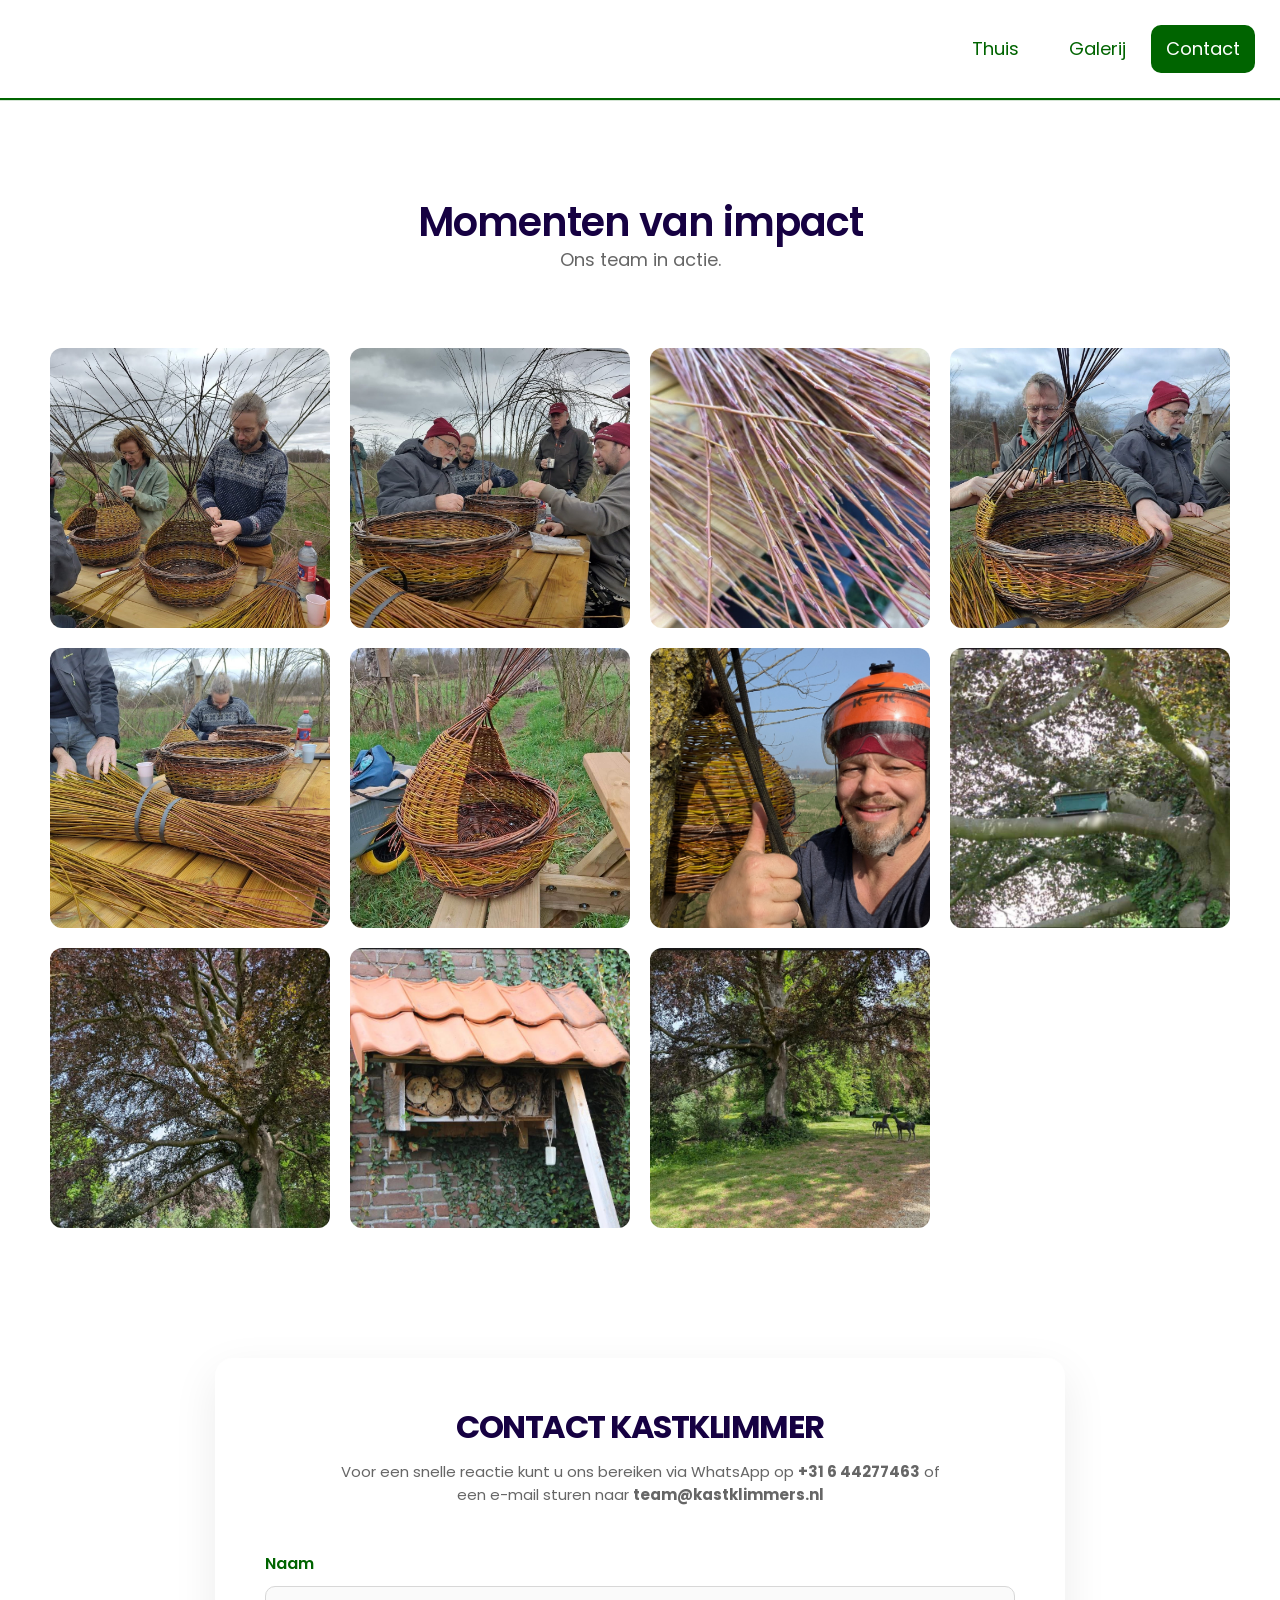
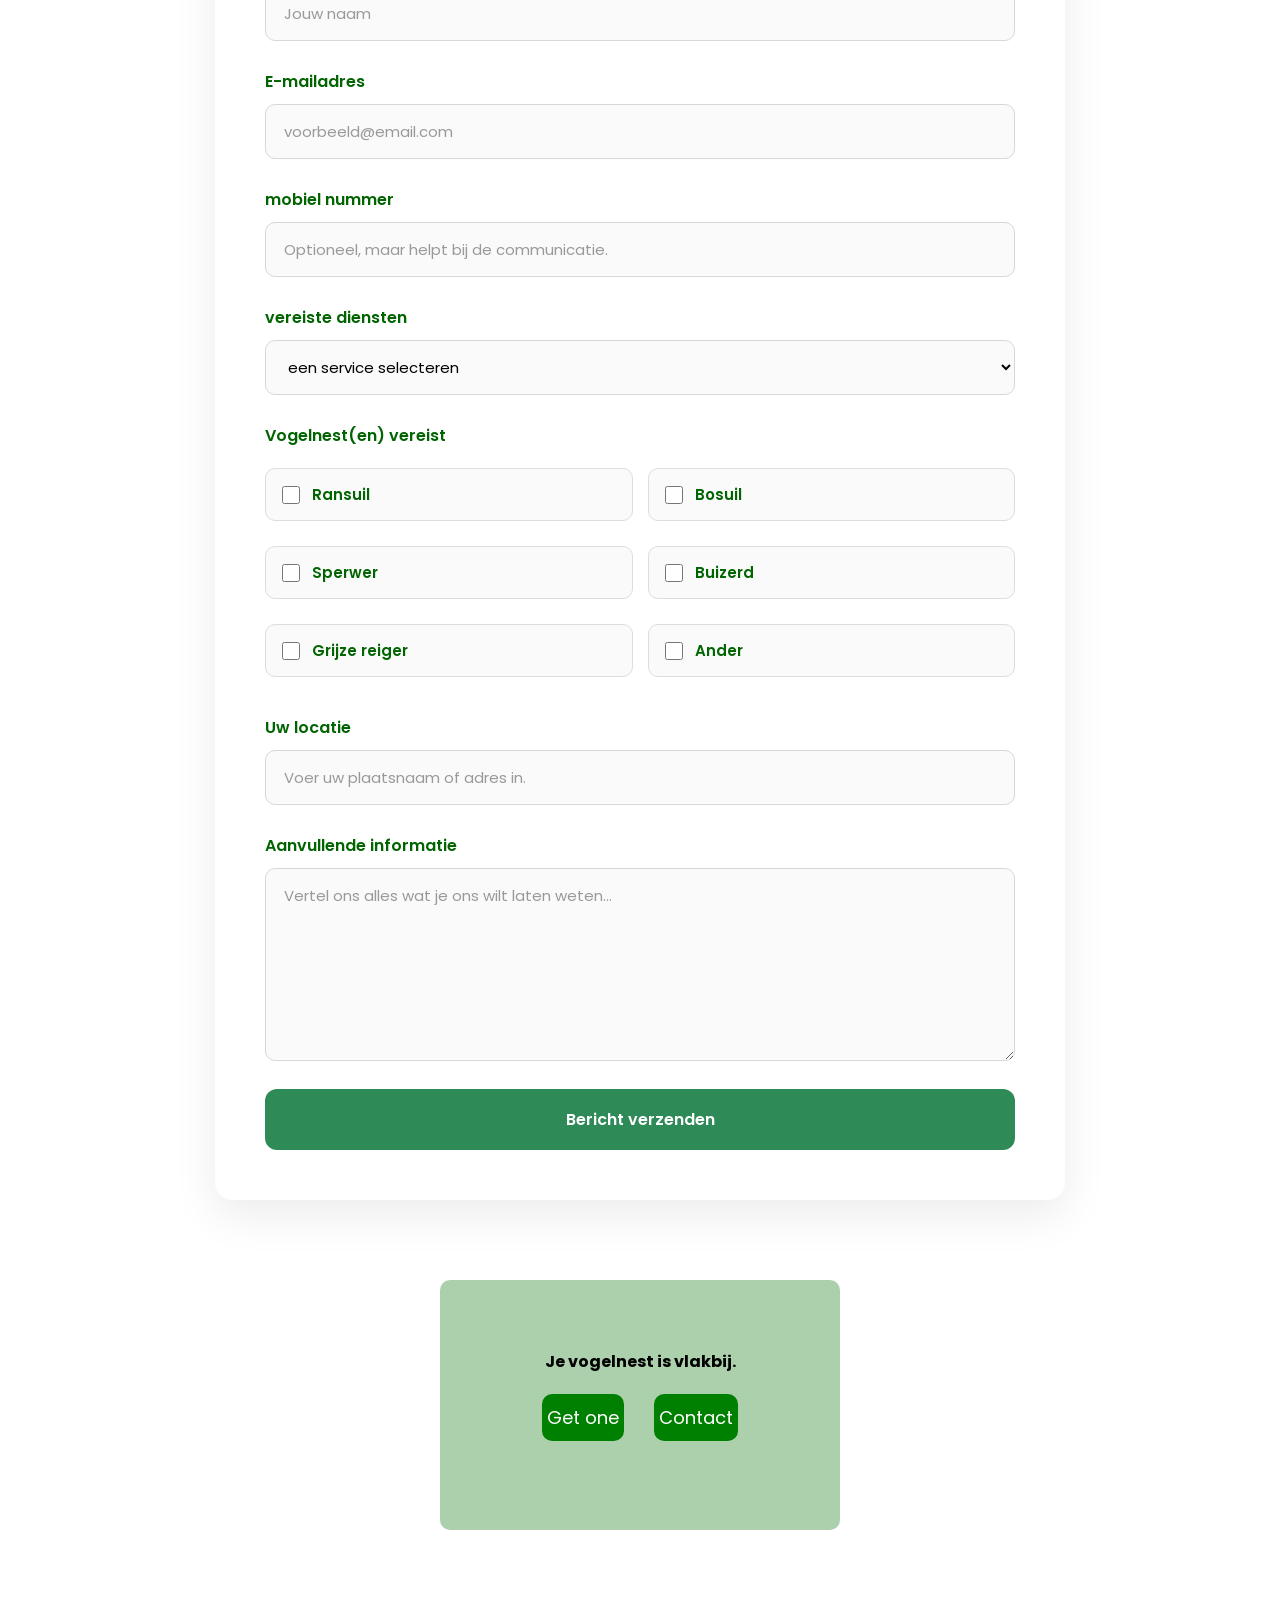
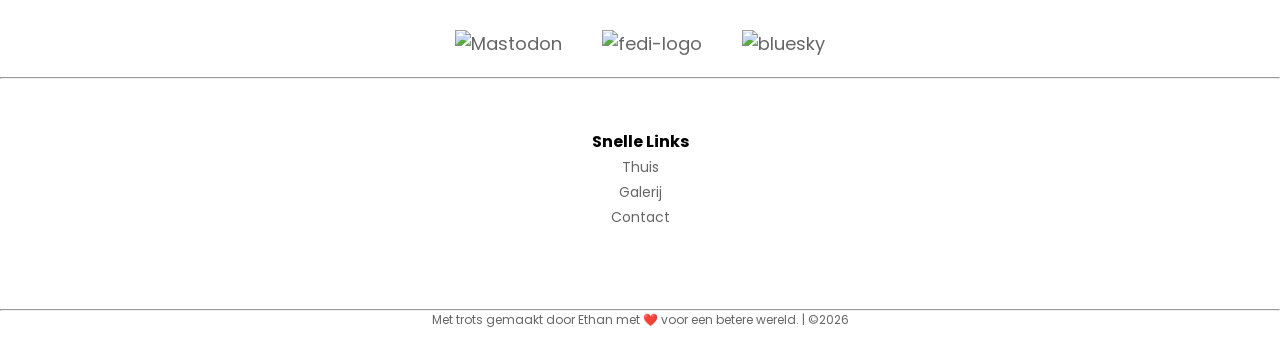
==== gallery/index.html @ 9bfceff3 "Got rid off extension names -got rid of the extension names, -also added the right social media hand" ====
<!doctype html>
<html lang="nl">
  <head>
    <meta charset="UTF-8" />
    <meta name="viewport" content="width=device-width, initial-scale=1.0" />
    <link rel="stylesheet" href="../assets/css/styles.css" />
    <link rel="icon" href="assets/icons/logo.png" type="png/jpeg" />
    <link rel="preconnect" href="https://fonts.googleapis.com" />
    <link rel="preconnect" href="https://fonts.gstatic.com" crossorigin />
    <link
      href="https://fonts.googleapis.com/css2?family=Google+Sans+Code:ital,wght,MONO@0,300..800,1;1,300..800,1&family=Inter:ital,opsz,wght@0,14..32,100..900;1,14..32,100..900&family=Poppins:ital,wght@0,100;0,200;0,300;0,400;0,500;0,600;0,700;0,800;0,900;1,100;1,200;1,300;1,400;1,500;1,600;1,700;1,800;1,900&display=swap"
      rel="stylesheet"
    />
    <title>Galerij | KastKlimmers</title>
  </head>

  <body>
    <header class="header">
      <div class="logo">
        <a href="index.html"><img src="assets/icons/logo.png" alt="" /></a>
      </div>

      <div class="navigation">
        <input type="checkbox" class="toggle-menu" />
        <div class="hamburger"></div>

        <ul class="menu">
          <li><a href="https://kastklimmers.nl">Thuis</a></li>
          <li><a href="">Galerij</a></li>
          <li><a class="nav-cta" href="#contact">Contact</a></li>
        </ul>
      </div>
    </header>

    <div class="gallery-heading">
      <h2>Momenten van impact</h2>
      <p>Ons team in actie.</p>
    </div>

    <div class="gallery-images">
      <img src="../assets/images/img-1.jpg" alt="Image 1" />
      <img src="../assets/images/img-2.jpg" alt="Image 2" />
      <img src="../assets/images/img-3.jpg" alt="Image 3" />
      <img src="../assets/images/img-4.jpg" alt="Image 4" />
      <img src="../assets/images/img-5.jpg" alt="Image 5" />
      <img src="../assets/images/img-6.jpg" alt="Image 6" />
      <img src="../assets/images/hero-img.jpg" alt="Image 7" />
      <img src="../assets/images/img-8.jpg" alt="Image 8" />
      <img src="../assets/images/img-10.jpeg" alt="Image 10" />
      <img src="../assets/images/img-11.jpeg" alt="Image 11" />
      <img src="../assets/images/img-12.jpeg" alt="Image 12" />
    </div>

    <section class="contact-section" id="contact">
      <div class="contact-card">
        <div class="contact-header">
          <h1>CONTACT KASTKLIMMER</h1>

          <p>
            Voor een snelle reactie kunt u ons bereiken via WhatsApp op
            <strong><span class="nowrap">+31 6 44277463</span></strong> of een
            e-mail sturen naar
            <strong><span class="nowrap">team@kastklimmers.nl</span></strong>
          </p>
        </div>

        <form action="https://api.web3forms.com/submit" method="POST">
          <input
            type="hidden"
            name="access_key"
            value="c7822f60-3bed-4441-a2db-12c06ab4a8a7"
          />

          <input
            type="hidden"
            name="subject"
            value="New Kastklimmers Contact Form"
          />

          <input type="hidden" name="from_name" value="Kastklimmers Website" />

          <!-- Name -->
          <div class="form-group">
            <label for="name"> Naam </label>

            <input
              type="text"
              id="name"
              name="Name"
              placeholder="Jouw naam"
              required
            />
          </div>

          <!-- Email -->
          <div class="form-group">
            <label for="email"> E-mailadres </label>

            <input
              type="email"
              id="email"
              name="Email"
              placeholder="voorbeeld@email.com"
              required
            />
          </div>

          <!-- Mobile -->
          <div class="form-group">
            <label for="phone"> mobiel nummer </label>

            <input
              type="tel"
              id="phone"
              name="Mobile"
              placeholder="Optioneel, maar helpt bij de communicatie."
              required
            />
          </div>

          <!-- Services -->
          <div class="form-group">
            <label for="service"> vereiste diensten </label>

            <select id="service" name="Service" required>
              <option value="">een service selecteren</option>
              <option>Installatie van vogelnesten</option>
              <option>Nestweven</option>
              <option>Algemene consultatie</option>
              <option>Ander</option>
            </select>
          </div>

          <!-- Bird Nests -->
          <div class="form-group">
            <label>Vogelnest(en) vereist</label>

            <div class="checkbox-grid">
              <label class="check-item">
                <input type="checkbox" name="Bird Nests[]" value="Koolmees" />

                <span>Ransuil</span>
              </label>

              <label class="check-item">
                <input
                  type="checkbox"
                  name="Bird Nests[]"
                  value="House Sparrow (Huismus)"
                />

                <span>Bosuil</span>
              </label>

              <label class="check-item">
                <input
                  type="checkbox"
                  name="Bird Nests[]"
                  value="Barn Owl (Kerkuil)"
                />

                <span>Sperwer</span>
              </label>

              <label class="check-item">
                <input
                  type="checkbox"
                  name="Bird Nests[]"
                  value="European Starling (Spreeuw)"
                />

                <span>Buizerd</span>
              </label>

              <label class="check-item">
                <input type="checkbox" name="Bird Nests[]" value="Storks" />

                <span>Grijze reiger</span>
              </label>

              <label class="check-item">
                <input type="checkbox" name="Bird Nests[]" value="Other" />

                <span>Ander</span>
              </label>
            </div>
          </div>

          <!-- Location -->
          <div class="form-group">
            <label for="location">Uw locatie</label>

            <input
              type="text"
              id="location"
              name="Location"
              placeholder="Voer uw plaatsnaam of adres in."
              required
            />
          </div>

          <!-- Message -->
          <div class="form-group">
            <label for="message"> Aanvullende informatie </label>

            <textarea
              id="message"
              name="Message"
              rows="7"
              placeholder="Vertel ons alles wat je ons wilt laten weten..."
            ></textarea>
          </div>

          <button class="submit-btn" type="submit">Bericht verzenden</button>
        </form>
      </div>
    </section>

    <div class="last-card">
      <div class="cta-card">
        <h4>Je vogelnest is vlakbij.</h4>
        <ul>
          <li>
            <a class="primary-btn" href="index.html#hero-section">Get one</a>
          </li>
          <li><a class="secondary-btn" href="#contact">Contact</a></li>
        </ul>
      </div>
    </div>

    <div class="socials">
      <a rel="me" target="_blank" href="https://mastodon.nl/@kastklimmers"
        ><img src="assets/icons/logo-mastodon.svg" alt="Mastodon"
      /></a>
      <a target="_blank" href="https://mastodon.nl/@kastklimmers"
        ><img src="assets/icons/fedi-logo.svg" alt="fedi-logo"
      /></a>
      <a target="_blank" href="https://mastodon.nl/@kastklimmers"
        ><img src="assets/icons/logo-bluesky.svg" alt="bluesky"
      /></a>
    </div>
    <hr />

    <footer>
      <div class="upper-footer">
        <h4>Snelle Links</h4>
        <ul>
          <li><a href="https://kastklimmers.nl">Thuis</a></li>
          <li><a href="">Galerij</a></li>
          <li><a href="#contact">Contact</a></li>
        </ul>
      </div>
      <hr />
      <p>
        Met trots gemaakt door Ethan met ❤️ voor een betere wereld. | &copy;2026
      </p>
    </footer>
    <script src="assets/javascript/app.js"></script>
  </body>
</html>
---- assets/css/styles.css ----
*{
    box-sizing: border-box;
    list-style: none;
    text-decoration: none;
    font-family: 'Poppins', sans-serif;
    max-width: 1600px;
    margin: 0;
    padding: 0;
    scroll-behavior: smooth;
}

body {
    font-family: 'Poppins', sans-serif;
}

h1 {
    font-size: 52px;
    line-height: 1.2;
    margin-bottom: 40px;
    letter-spacing: -1.5px;
}

h2 {
    font-size: 40px;
    line-height: 1.2;
    font-weight: 600;
    text-align: center;
    letter-spacing: -1px;
}

h1, h2, h3 {
    /* font-weight: 800; */
    color: rgb(22, 1, 66);
}

p, a {
    color:#666;
    font-size: 18px;
    font-weight: 400;
    line-height: 1.5;
    margin-bottom: 20px;
}

/* Navigation */
.header {
    position: sticky;
    top: 0;
    max-width: 1700px;
    width: 100%;
    display: flex;
    justify-content: space-between;
    align-items: center;
    align-content: center;
    background: white;
    padding: 0 25px;
    transition: 0.3s;
    margin: 0 0 100px 0;
    box-shadow: 1px 1px 1px 1px darkgreen;
    z-index: 2000;
}

.logo img {
    display: block;
    width: 160px;
}

.navigation {
    display: flex;
    justify-content: space-between;
    align-items: center;
    transition: 0.3s;
}

.menu {
    display: flex;
    justify-content: center;
    flex-direction: row;
    align-items: center;
    z-index: 1;
    transition: 0.5s;
}

.menu li a {
    display: block;
    padding: 40px 25px;
    font-size: 18px;
    line-height: 1;
    transition: 0.3s;
    color: darkgreen;
    margin: 0;
}

.menu li a:hover {
    padding: 35px 25px 45px 25px;
    font-weight: 400;
    background-color: green;
    color: white;
}

.menu .nav-cta {
    background-color: darkgreen;
    padding: 15px 15px;
    color: white;
    border-radius: 10px;
}

.menu .nav-cta:hover {
    background-color: lightgreen;
    padding: 15px 15px;
    color: #2a2727;
}

.hamburger {
    position: relative;
    width: 30px;
    height: 4px;
    background: darkgreen;
    border-radius: 10px;
    cursor: pointer;
    z-index: 2;
    transition: 0.3s;
}

.hamburger:before,
.hamburger:after {
    content: "";
    position: absolute;
    height: 4px;
    right: 0;
    background: darkgreen;
    transition: 0.3s;
}

.hamburger:before {
    top: -10px;
    width: 20px;
    border-radius: 10px;

}

.hamburger:after {
    top: 10px;
    width: 25px;
    border-radius: 10px;
}

.toggle-menu {
    position: absolute;
    width: 30px;
    height: 100%;
    z-index: 3;
    cursor: pointer;
    opacity: 0;
    transition: 0.3s;
}

.hamburger,
.toggle-menu {
    display: none;
}

.navigation input:checked ~ .hamburger {
    background: transparent;
}

.navigation input:checked ~ .hamburger:before {
    top: 0;
    transform: rotate(-45deg);
    width: 30px;
}

.navigation input:checked ~ .hamburger:after {
    top: 0;
    transform: rotate(45deg);
    width: 30px;
}

.navigation input:checked ~ .menu {
    right: 0;
    box-shadow: -20px 0 40px rgba(0,0,0,0.3);
}

.home-section {
    display: flex;
    gap: 30px;
    margin-inline: 50px;
    margin-bottom: 150px;
}

.welcome-text {
    flex: 3;
}

.hero-img {
    flex: 2;
}

.home-section img {
    width: 100%;
    border-radius: 15px;
}

.home-section ul {
    display: flex;
    gap: 30px;
    justify-content: center;
}

.home-section ul a {
    display: inline-block;
    padding: 10px 15px;
    background-color: green;
    border-radius: 5px;
    color: white;
}

.home-section ul .cta {
    padding: 10px 20px;
    background-color: green;
    border-radius: 5px;
    color: white;
}

.home-section ul a:hover {
    background-color: darkgreen;
    color: black;
}

blockquote {
    margin: 100px 20px 100px 20px;
    padding: 20px 30px;
    border-left: 4px solid green;
    background-color: #e9fbe0;
    border-radius: 0 8px 8px 0;
    line-height: 1.6;
    color: #2a2727;
}

blockquote a {
    color: green;
    display: block;
    text-align: center;
    padding: 10px;
}

blockquote a:hover {
    color: black;
}

#hero-section {
    scroll-margin-top: 120px;
}

main .hero-section {
    margin-top: 160px;
    text-align: center;
    margin-bottom: 100px;
}

main .hero-section .steps {
    margin-top: 80px;
    display: flex;
    justify-content: space-between;
    margin-left: 70px;
    margin-right: 70px;
    margin-bottom: 100px;
}

.steps-card {
    max-width: 300px;
}

#card-2 h3 {
    padding-top: 50px;
    color: green;
}

#card-1 h3 {
    padding-top: 60px;
    color: green;
}

#card-3 h3{
    color: green;
}

.steps-card img {
    width: 100%;
}

.last-card {
    display: flex;
    justify-content: center;
    margin-bottom: 100px;
}

.cta-card {
    background-color: rgb(172, 207, 172);
    text-align: center;
    align-content: center;
    width: 400px;
    height: 250px;
    border-radius: 10px;
    /* box-shadow: 2px 2px 2px 2px black; */
}

.cta-card ul {
    display: flex;
    justify-content: center;
    gap: 30px;
    margin: 0;
}

.cta-card h4 {
    margin-bottom: 20px;
}

.cta-card .primary-btn, .secondary-btn {
    background-color: green;
    padding: 10px 5px;
    display: inline-block;
    border-radius: 10px;
    color: white;
}

.cta-card .primary-btn:hover, .secondary-btn:hover {
    background-color: darkgreen;
    color: black;
}

.socials {
    width: 400px;
    display: flex;
    align-items: center;
    align-content: center;
    justify-content: center;
    margin: auto;
    gap: 40px;
}

.socials img {
    width: 40px;
    transition: transform 0.5s ease-out;
}

.socials img:hover {
    animation: spin 0.6s linear infinite;
}

@keyframes spin {
  from {
    transform: rotate(0deg);
  }
  to {
    transform: rotate(360deg);
  }
}

/* Footer */
footer {
    align-items: center;
    align-content: center;
    text-align: center;
}

.upper-footer {
    margin: 50px 0 80px 0;
}

footer .upper-footer a {
    font-size: 14px;
}

footer .upper-footer a:hover {
    color: darkgreen;
    font-weight: 700;
}

footer p{
    font-size: 12px;
    text-align: center;
}

/* Gallery section */
.gallery-heading {
    height: 100px;
    text-align: center;
}

.gallery-images {
    display: grid;
    grid-template-columns: repeat(auto-fit, minmax(250px, 1fr));
    gap: 20px;
    margin: 50px;
}

.gallery-images img {
    width: 100%;
    aspect-ratio: 1 / 1;
    object-fit: cover;
    display: block;
    border-radius: 12px;
}

#last-card {
    margin: 50px 50px;
}

/* === Contact Section === */
.contact-section {
    width:100%;
    padding:80px 20px;
    display:flex;
    justify-content:center;
    align-items:center;
}

.contact-card {
    width:100%;
    max-width:850px;
    background:#fff;
    padding:50px;
    border-radius:18px;
    box-shadow:
        0 15px 45px rgba(0,0,0,.08);
}

.contact-header {
    text-align:center;
    margin-bottom:45px;
}

.contact-header h1 {
    font-size:2rem;
    color: rgb(22, 1, 66);
    margin-bottom:15px;
}

.contact-header p {
    color:#666;
    font-size:15px;
    max-width:600px;
    margin:auto;
}

.nowrap {
  white-space: nowrap;
}


form {
    display:flex;
    flex-direction:column;
    gap:28px;
}

.form-group {
    display:flex;
    flex-direction:column;
}

label {
    font-weight:600;
    margin-bottom:10px;
    color: darkgreen;
}

input,
select,
textarea {
    width:100%;
    padding:15px 18px;
    border:1px solid #d7d7d7;
    border-radius:10px;
    font-size:15px;
    font-family:'Poppins',sans-serif;
    background:#fafafa;
    transition:.3s;
}

input:focus,
select:focus,
textarea:focus {
    outline:none;
    border-color:#2E8B57;
    background:#fff;
    box-shadow:
    0 0 0 4px rgba(46,139,87,.15);
}

textarea {
    resize:vertical;
    min-height:170px;
}

.checkbox-grid {
    display:grid;
    grid-template-columns:repeat(2,1fr);
    gap:15px;
    margin-top:10px;
}

.check-item {
    display:flex;
    align-items:center;
    gap:12px;
    padding:14px 16px;
    border:1px solid #ddd;
    border-radius:10px;
    cursor:pointer;
    transition:.25s;
    background:#fafafa;
}

.check-item:hover {
    background:#eef8f1;
    border-color:#2E8B57;
}

.check-item input {
    width:18px;
    height:18px;
    accent-color:#2E8B57;
    cursor:pointer;
}

.check-item span {
    font-size:15px;
}

.submit-btn {
    border:none;
    background:#2E8B57;
    color:#fff;
    padding:18px;
    font-size:16px;
    font-weight:600;
    border-radius:12px;
    cursor:pointer;
    transition:.3s;
}

.submit-btn:hover {
    background:#246c45;
    transform:translateY(-2px);
    box-shadow:
    0 12px 25px rgba(46,139,87,.30);
}

.submit-btn:active {
    transform:scale(.98);
}



::placeholder {
    color:#999;
}

/* birds */
.birds {
  width: 90%;
  max-width: 1200px;
  margin: 80px auto;

  display: grid;
  grid-template-columns: repeat(auto-fit, minmax(280px, 1fr));
  gap: 24px;
}

#birds {
    scroll-margin-top: 80px;
}

.bird-species {
  position: relative;
  height: 400px;
  overflow: hidden;
  border-radius: 16px;
  cursor: pointer;
}

.bird-species img {
  width: 100%;
  height: 100%;
  object-fit: cover;
  display: block;
  transition: transform 0.4s ease;
}

.birds h3 {
    position: absolute;
    left: 20px;
    top: 80px;
    color: white;
    font-size: 24px;
    z-index: 2;
    transition: opacity .3s;
    text-shadow: black 2px 2px 2px;
}

.bird-info {
  position: absolute;
  left: 0;
  bottom: -100%;
  width: 100%;
  height: 100%;

  display: flex;
  flex-direction: column;
  justify-content: flex-end;

  padding: 24px;
  box-sizing: border-box;

  background: linear-gradient(
    to bottom,
    rgba(0, 0, 0, 0.9),
    rgba(0, 0, 0, 0.2)
  );

  color: #fff;
  text-shadow: black 2px 2px;
  transition: bottom 0.4s ease;
}

.bird-info h3 {
  margin-bottom: 12px;
  font-size: 28px;
}

.bird-info p {
  margin-bottom: 12px;
  line-height: 1.5;
  font-size: 16px;
  color: white;
}

.bird-species:hover .bird-info {
  bottom: 0;
  align-content: center;
}

.bird-species:hover img {
  transform: scale(1.1);
}


/* Responsive */
@media (max-width: 1020px){
    .logo img {
        width: 120px;
    }

    main {
        margin-bottom: 400px;
    }

    .home-section {
        margin-top: 100px;
    }

    h1 {
        font-size: 35px;
    }
        
    .need {
        margin-top: 0px;
    }


    .steps {
        flex-direction: column;
        justify-content: center;
        gap: 100px;
        height: 800px;
        align-items: center;
    }

    #card-2 h3 {
    padding-top: 20px;
    }

    #card-1 h3 {
    padding-top: 20px;
    }

    #card-3 h3{
    padding-top: 20px;
    }

    .gallery-images {
        margin-bottom: 200px;
    }

    .form-container {
    margin-bottom: 200px;
    }
}

@media (max-width: 950px) {
    .home-section {
        flex-direction: column;
        text-align: center;
        gap: 50px;
    }

    .home-section img {
        max-width: 650px;
    }

    h1 {
        font-size: 40px;
    }

    .steps-card {
    max-width: 200px;
    }
}

@media (max-width: 800px) {
    h1 {
        font-size: 30px;
    }

    p {
        font-size: 16px;
    }

    .hero-section .text {
        margin-top: 0px;
    }

    .contact-card {
        padding:30px 22px;
    }

    .contact-header h1 {
        font-size:1.6rem;
    }

    .checkbox-grid {
        grid-template-columns:1fr;
    }

    input,
    select,
    textarea {
        padding:14px;
    }

    .submit-btn {
        width:100%;
    }
}

@media screen and (max-width:650px) {
    .hamburger,
    .toggle-menu {
    display: block;
    }

    .header {
        padding: 20px 10px;
    }

    .menu {
        justify-content: start;
        flex-direction: column;
        align-items: center;
        position: fixed;
        top: 0;
        right: -300px;
        background-color: white;
        width: 200px;
        height: 100%;
        padding-top: 65px;
        transition: 0.3s;
    }

    .menu li {
        width: 100%;
    }

    .menu li a {
        padding: 22px;
        font-size: 16px;
    }

    .menu li a:hover {
        padding: 22px 22px 22px 40px;
        font-weight: 400;
        background-color: green;
        color: white;
    }

}

@media (max-width: 600px){

    h1 {
        font-size: 28px;
        
    }

    h2 {
        font-size: 32px;
    }

    p , a {
        font-size: 16px;
    }

    h3 {
        font-size: 23px;
    }

    .form-container {
    margin-bottom: 200px;
    }
}

@media(max-width:480px){

.contact-section{

    padding:40px 12px;

}

.contact-card{

    border-radius:14px;

    padding:25px 18px;

}

.contact-header h1{

    font-size:1.4rem;

}

.contact-header p{

    font-size:14px;

}

label{

    font-size:14px;

}

input,
select,
textarea{

    font-size:14px;

}

.submit-btn{

    font-size:15px;

}

}
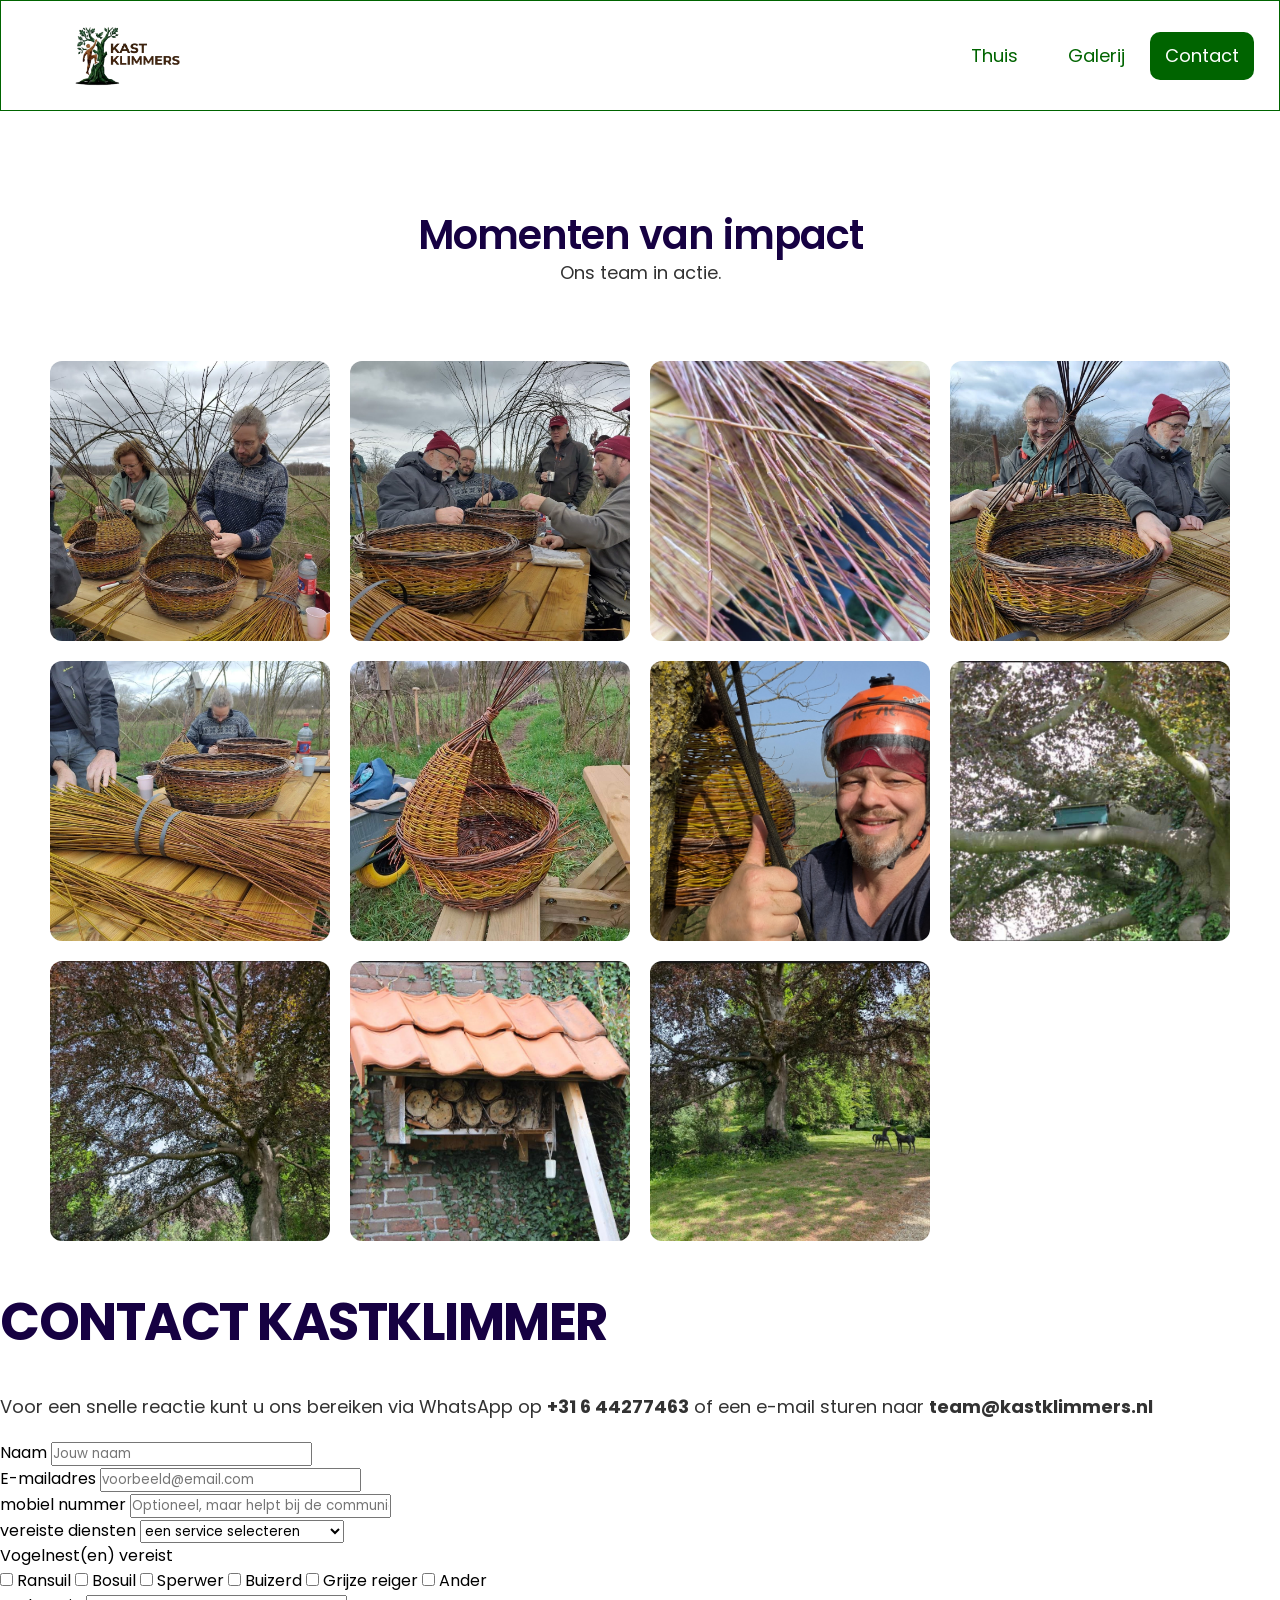
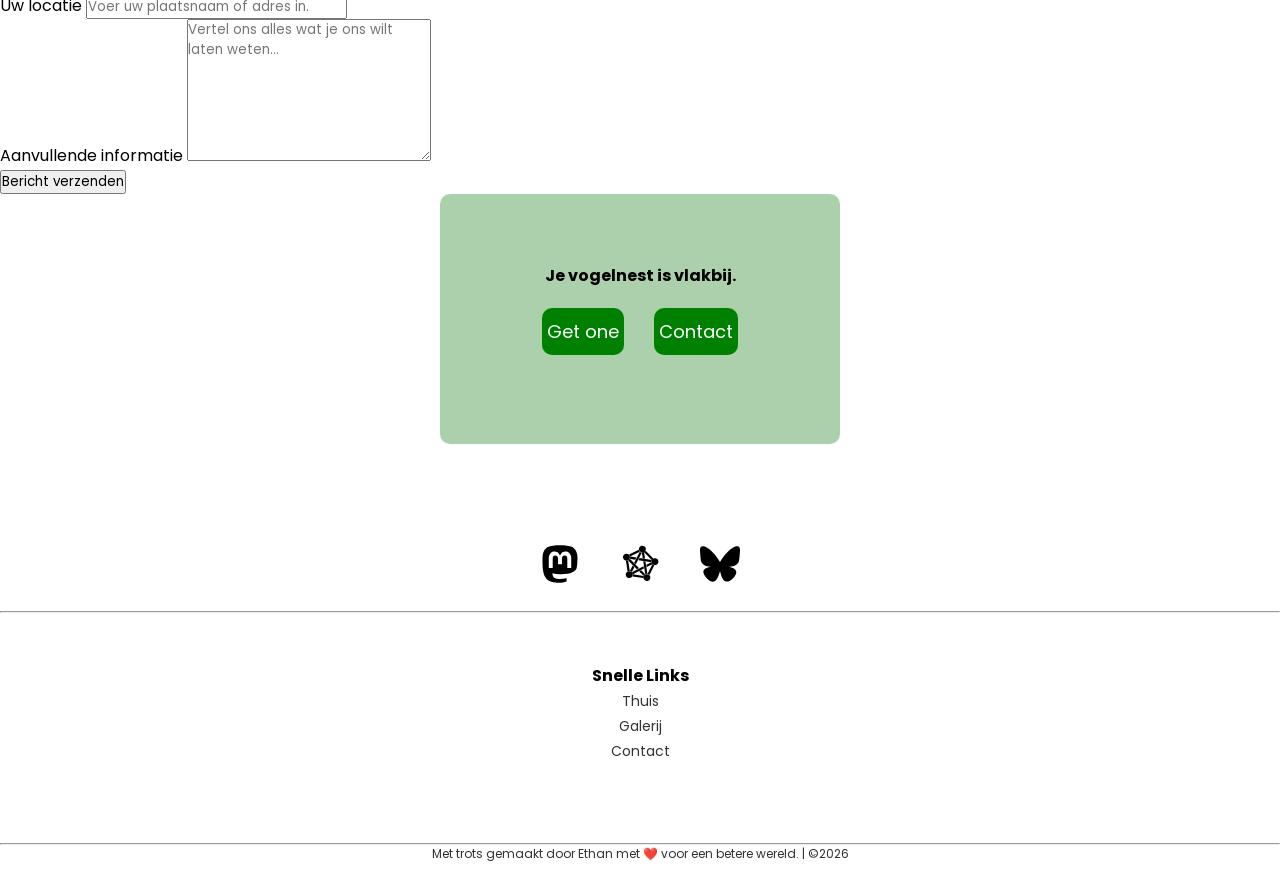
==== commit 68fcb315: "Added the correct path to the image in the gallery index.html file." ====
--- a/gallery/index.html
+++ b/gallery/index.html
@@ -17,7 +17,7 @@
   <body>
     <header class="header">
       <div class="logo">
-        <a href="index.html"><img src="assets/icons/logo.png" alt="" /></a>
+        <a href="index.html"><img src="../assets/icons/logo.png" alt="" /></a>
       </div>
 
       <div class="navigation">
@@ -114,7 +114,6 @@
               id="phone"
               name="Mobile"
               placeholder="Optioneel, maar helpt bij de communicatie."
-              required
             />
           </div>
 
@@ -207,6 +206,7 @@
               id="message"
               name="Message"
               rows="7"
+              required
               placeholder="Vertel ons alles wat je ons wilt laten weten..."
             ></textarea>
           </div>
@@ -230,13 +230,13 @@
 
     <div class="socials">
       <a rel="me" target="_blank" href="https://mastodon.nl/@kastklimmers"
-        ><img src="assets/icons/logo-mastodon.svg" alt="Mastodon"
+        ><img src="../assets/icons/logo-mastodon.svg" alt="Mastodon"
       /></a>
       <a target="_blank" href="https://mastodon.nl/@kastklimmers"
-        ><img src="assets/icons/fedi-logo.svg" alt="fedi-logo"
+        ><img src="../assets/icons/fedi-logo.svg" alt="fedi-logo"
       /></a>
       <a target="_blank" href="https://mastodon.nl/@kastklimmers"
-        ><img src="assets/icons/logo-bluesky.svg" alt="bluesky"
+        ><img src="../assets/icons/logo-bluesky.svg" alt="bluesky"
       /></a>
     </div>
     <hr />
@@ -255,6 +255,7 @@
         Met trots gemaakt door Ethan met ❤️ voor een betere wereld. | &copy;2026
       </p>
     </footer>
-    <script src="assets/javascript/app.js"></script>
+    <script src="../assets/javascript/app.js"></script>
   </body>
 </html>
+
--- a/assets/css/styles.css
+++ b/assets/css/styles.css
@@ -3,7 +3,6 @@
     list-style: none;
     text-decoration: none;
     font-family: 'Poppins', sans-serif;
-    max-width: 1600px;
     margin: 0;
     padding: 0;
     scroll-behavior: smooth;
@@ -11,6 +10,8 @@
 
 body {
     font-family: 'Poppins', sans-serif;
+    margin: 0 auto;
+    max-width: 1700px;
 }
 
 h1 {
@@ -34,7 +35,7 @@
 }
 
 p, a {
-    color:#666;
+    color: rgb(50, 50, 50);
     font-size: 18px;
     font-weight: 400;
     line-height: 1.5;
@@ -45,7 +46,6 @@
 .header {
     position: sticky;
     top: 0;
-    max-width: 1700px;
     width: 100%;
     display: flex;
     justify-content: space-between;
@@ -55,13 +55,13 @@
     padding: 0 25px;
     transition: 0.3s;
     margin: 0 0 100px 0;
-    box-shadow: 1px 1px 1px 1px darkgreen;
-    z-index: 2000;
+    border: 1px solid darkgreen;
 }
 
 .logo img {
     display: block;
-    width: 160px;
+    width: 200px;
+    border-radius: 10px;
 }
 
 .navigation {
@@ -95,6 +95,7 @@
     font-weight: 400;
     background-color: green;
     color: white;
+    border-radius: -10px;
 }
 
 .menu .nav-cta {
@@ -180,6 +181,46 @@
     box-shadow: -20px 0 40px rgba(0,0,0,0.3);
 }
 
+@media screen and (max-width:900px) {
+    .hamburger,
+    .toggle-menu {
+    display: block;
+    }
+
+    .header {
+        padding: 20px 10px;
+        transform: 0.3s;
+    }
+
+    .menu {
+        justify-content: start;
+        flex-direction: column;
+        align-items: center;
+        position: fixed;
+        top: 0;
+        right: -300px;
+        background-color: white;
+        width: 300px;
+        height: 100%;
+        padding-top: 65px;
+        transition: 0.3s;
+    }
+
+    .menu li {
+        width: 100%;
+    }
+
+    .menu li a {
+        padding: 30px;
+        font-size: 20px;
+    }
+
+    .menu li a:hover {
+        padding-left: 60px;
+    }
+
+}
+
 .home-section {
     display: flex;
     gap: 30px;
@@ -248,7 +289,7 @@
 }
 
 #hero-section {
-    scroll-margin-top: 120px;
+    scroll-margin-top: 40px;
 }
 
 main .hero-section {
@@ -406,254 +447,25 @@
     margin: 50px 50px;
 }
 
-/* === Contact Section === */
-.contact-section {
-    width:100%;
-    padding:80px 20px;
-    display:flex;
-    justify-content:center;
-    align-items:center;
-}
-
-.contact-card {
-    width:100%;
-    max-width:850px;
-    background:#fff;
-    padding:50px;
-    border-radius:18px;
-    box-shadow:
-        0 15px 45px rgba(0,0,0,.08);
-}
-
-.contact-header {
-    text-align:center;
-    margin-bottom:45px;
-}
-
-.contact-header h1 {
-    font-size:2rem;
-    color: rgb(22, 1, 66);
-    margin-bottom:15px;
-}
-
-.contact-header p {
-    color:#666;
-    font-size:15px;
-    max-width:600px;
-    margin:auto;
-}
-
-.nowrap {
-  white-space: nowrap;
-}
-
-
-form {
-    display:flex;
-    flex-direction:column;
-    gap:28px;
-}
-
-.form-group {
-    display:flex;
-    flex-direction:column;
-}
-
-label {
-    font-weight:600;
-    margin-bottom:10px;
-    color: darkgreen;
-}
-
-input,
-select,
-textarea {
-    width:100%;
-    padding:15px 18px;
-    border:1px solid #d7d7d7;
-    border-radius:10px;
-    font-size:15px;
-    font-family:'Poppins',sans-serif;
-    background:#fafafa;
-    transition:.3s;
-}
-
-input:focus,
-select:focus,
-textarea:focus {
-    outline:none;
-    border-color:#2E8B57;
-    background:#fff;
-    box-shadow:
-    0 0 0 4px rgba(46,139,87,.15);
-}
-
-textarea {
-    resize:vertical;
-    min-height:170px;
-}
-
-.checkbox-grid {
-    display:grid;
-    grid-template-columns:repeat(2,1fr);
-    gap:15px;
-    margin-top:10px;
-}
-
-.check-item {
-    display:flex;
-    align-items:center;
-    gap:12px;
-    padding:14px 16px;
-    border:1px solid #ddd;
-    border-radius:10px;
-    cursor:pointer;
-    transition:.25s;
-    background:#fafafa;
-}
-
-.check-item:hover {
-    background:#eef8f1;
-    border-color:#2E8B57;
-}
-
-.check-item input {
-    width:18px;
-    height:18px;
-    accent-color:#2E8B57;
-    cursor:pointer;
-}
-
-.check-item span {
-    font-size:15px;
-}
-
-.submit-btn {
-    border:none;
-    background:#2E8B57;
-    color:#fff;
-    padding:18px;
-    font-size:16px;
-    font-weight:600;
-    border-radius:12px;
-    cursor:pointer;
-    transition:.3s;
-}
-
-.submit-btn:hover {
-    background:#246c45;
-    transform:translateY(-2px);
-    box-shadow:
-    0 12px 25px rgba(46,139,87,.30);
-}
-
-.submit-btn:active {
-    transform:scale(.98);
-}
-
-
-
-::placeholder {
-    color:#999;
-}
-
-/* birds */
-.birds {
-  width: 90%;
-  max-width: 1200px;
-  margin: 80px auto;
-
-  display: grid;
-  grid-template-columns: repeat(auto-fit, minmax(280px, 1fr));
-  gap: 24px;
-}
-
-#birds {
-    scroll-margin-top: 80px;
-}
-
-.bird-species {
-  position: relative;
-  height: 400px;
-  overflow: hidden;
-  border-radius: 16px;
-  cursor: pointer;
-}
-
-.bird-species img {
-  width: 100%;
-  height: 100%;
-  object-fit: cover;
-  display: block;
-  transition: transform 0.4s ease;
-}
-
-.birds h3 {
-    position: absolute;
-    left: 20px;
-    top: 80px;
-    color: white;
-    font-size: 24px;
-    z-index: 2;
-    transition: opacity .3s;
-    text-shadow: black 2px 2px 2px;
-}
-
-.bird-info {
-  position: absolute;
-  left: 0;
-  bottom: -100%;
-  width: 100%;
-  height: 100%;
-
-  display: flex;
-  flex-direction: column;
-  justify-content: flex-end;
-
-  padding: 24px;
-  box-sizing: border-box;
-
-  background: linear-gradient(
-    to bottom,
-    rgba(0, 0, 0, 0.9),
-    rgba(0, 0, 0, 0.2)
-  );
-
-  color: #fff;
-  text-shadow: black 2px 2px;
-  transition: bottom 0.4s ease;
-}
-
-.bird-info h3 {
-  margin-bottom: 12px;
-  font-size: 28px;
-}
-
-.bird-info p {
-  margin-bottom: 12px;
-  line-height: 1.5;
-  font-size: 16px;
-  color: white;
-}
-
-.bird-species:hover .bird-info {
-  bottom: 0;
-  align-content: center;
-}
-
-.bird-species:hover img {
-  transform: scale(1.1);
+/* Contact */
+.form-container {
+    width: 100%;
+    justify-content: center;
+    margin-bottom: 200px;
+}
+
+.form-container iframe{
+  width:100%;
+  height:100vh;
+  border:none;
 }
 
 
 /* Responsive */
 @media (max-width: 1020px){
-    .logo img {
-        width: 120px;
-    }
 
     main {
-        margin-bottom: 400px;
+    margin-bottom: 400px;
     }
 
     .home-section {
@@ -718,7 +530,7 @@
     }
 }
 
-@media (max-width: 800px) {
+@media (max-width: 800px){
     h1 {
         font-size: 30px;
     }
@@ -727,73 +539,10 @@
         font-size: 16px;
     }
 
+
     .hero-section .text {
         margin-top: 0px;
     }
-
-    .contact-card {
-        padding:30px 22px;
-    }
-
-    .contact-header h1 {
-        font-size:1.6rem;
-    }
-
-    .checkbox-grid {
-        grid-template-columns:1fr;
-    }
-
-    input,
-    select,
-    textarea {
-        padding:14px;
-    }
-
-    .submit-btn {
-        width:100%;
-    }
-}
-
-@media screen and (max-width:650px) {
-    .hamburger,
-    .toggle-menu {
-    display: block;
-    }
-
-    .header {
-        padding: 20px 10px;
-    }
-
-    .menu {
-        justify-content: start;
-        flex-direction: column;
-        align-items: center;
-        position: fixed;
-        top: 0;
-        right: -300px;
-        background-color: white;
-        width: 200px;
-        height: 100%;
-        padding-top: 65px;
-        transition: 0.3s;
-    }
-
-    .menu li {
-        width: 100%;
-    }
-
-    .menu li a {
-        padding: 22px;
-        font-size: 16px;
-    }
-
-    .menu li a:hover {
-        padding: 22px 22px 22px 40px;
-        font-weight: 400;
-        background-color: green;
-        color: white;
-    }
-
 }
 
 @media (max-width: 600px){
@@ -818,54 +567,4 @@
     .form-container {
     margin-bottom: 200px;
     }
-}
-
-@media(max-width:480px){
-
-.contact-section{
-
-    padding:40px 12px;
-
-}
-
-.contact-card{
-
-    border-radius:14px;
-
-    padding:25px 18px;
-
-}
-
-.contact-header h1{
-
-    font-size:1.4rem;
-
-}
-
-.contact-header p{
-
-    font-size:14px;
-
-}
-
-label{
-
-    font-size:14px;
-
-}
-
-input,
-select,
-textarea{
-
-    font-size:14px;
-
-}
-
-.submit-btn{
-
-    font-size:15px;
-
-}
-
 }
